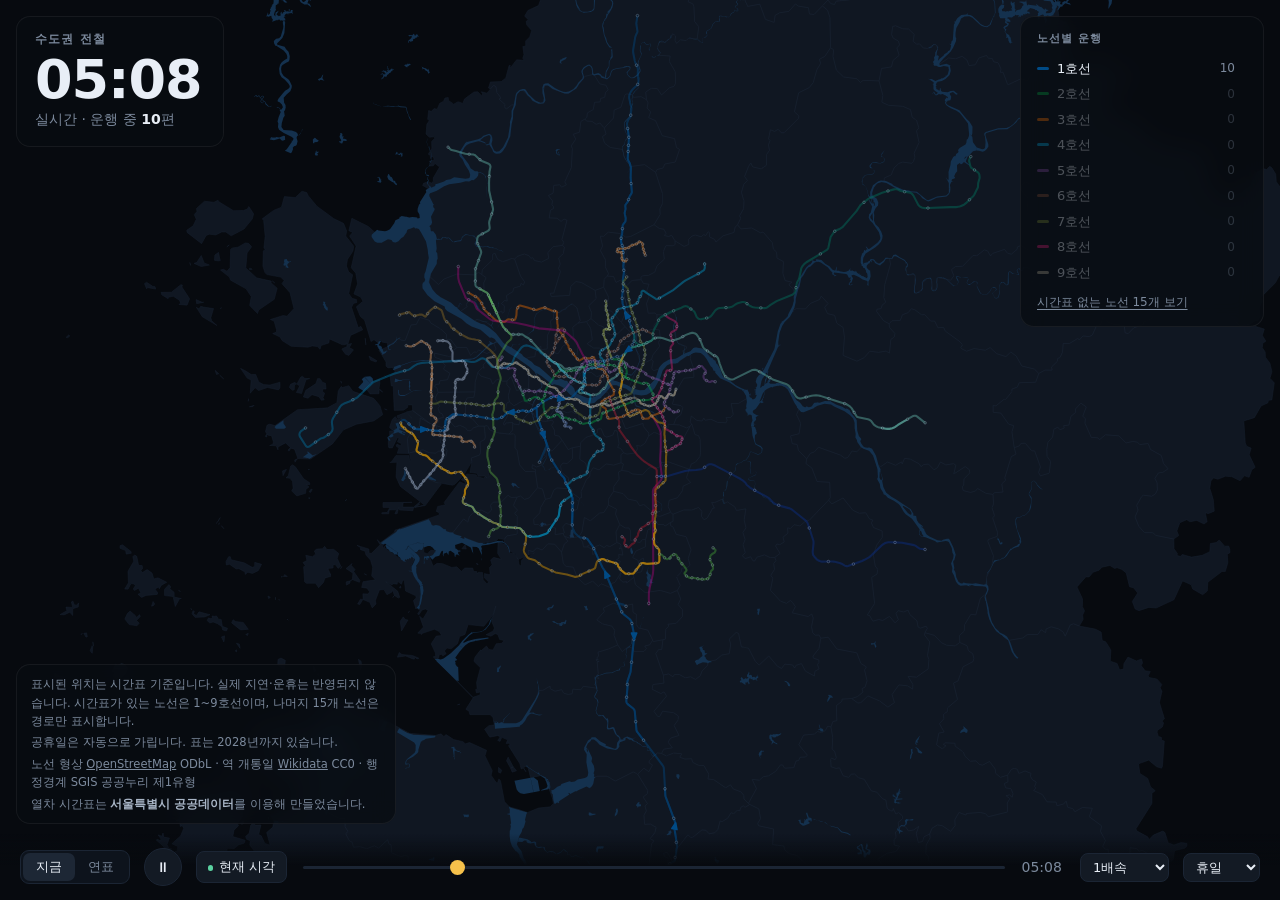
==== index.html @ 72146768 "수도권 전철 노선도 https://wantaekchoi.github.io/seoul-subway/  지금 이 시각에 열차가 어디에 있는지를 시간표대로 그린다. 연표로 바꾸면 189" ====
<!doctype html>
<html lang="ko">
<head>
<meta charset="utf-8">
<meta name="viewport" content="width=device-width, initial-scale=1, viewport-fit=cover">
<title>수도권 전철 — 지금 달리는 열차</title>
<meta name="description" content="시간표대로 수도권 전철 노선도 위를 열차가 달린다. 연도를 움직이면 노선망이 자라난다.">
<link rel="stylesheet" href="style.css">
</head>
<body class="live">

<svg id="map" role="img" aria-label="수도권 전철 노선망 지도"></svg>
<div id="tip" hidden></div>

<header id="head">
  <h1>수도권 전철</h1>
  <div id="big">—</div>
  <p id="sub"></p>
  <p id="note" hidden></p>
</header>

<aside id="side">
  <h2 class="only-live">노선별 운행</h2>
  <h2 class="only-year">최근 개통</h2>
  <ul id="lines" class="only-live"></ul>
  <button id="untimed" class="only-live" type="button" hidden></button>
  <ol id="recent" class="only-year"></ol>
</aside>

<footer id="foot">
  <p class="only-live">표시된 위치는 시간표 기준입니다. 실제 지연·운휴는 반영되지 않습니다.
     시간표가 있는 노선은 1~9호선이며, 나머지 15개 노선은 경로만 표시합니다.</p>
  <p class="only-live" id="holiday"></p>
  <p class="only-year" id="undated"></p>
  <p>노선 형상 <a href="https://www.openstreetmap.org/copyright">OpenStreetMap</a> ODbL ·
     역 개통일 <a href="https://www.wikidata.org">Wikidata</a> CC0 ·
     행정경계 SGIS 공공누리 제1유형</p>
  <p>열차 시간표는 <b>서울특별시 공공데이터</b>를 이용해 만들었습니다.</p>
</footer>

<div id="dock">
  <div id="modes">
    <button data-mode="live" aria-pressed="true">지금</button>
    <button data-mode="year" aria-pressed="false">연표</button>
  </div>
  <button id="play" aria-label="재생">▶</button>
  <button id="tonow" class="only-live" title="현재 시각으로 돌아갑니다">현재 시각</button>
  <input id="slider" type="range" min="0" max="86340" step="60" value="0" aria-label="시각">
  <output id="tag"></output>
  <label id="ratewrap" class="only-live">
    <select id="rate" aria-label="배속">
      <option value="1">1배속</option>
      <option value="10">10배속</option>
      <option value="60">60배속</option>
      <option value="120">120배속</option>
    </select>
  </label>
  <label id="daywrap" class="only-live">
    <select id="day" aria-label="요일 구분">
      <option value="1">평일</option>
      <option value="2">토요일</option>
      <option value="3">휴일</option>
    </select>
  </label>
</div>

<p id="loading">불러오는 중…</p>
<script type="module" src="app.js"></script>
</body>
</html>
---- style.css ----
:root {
  --bg: #070a0f;      /* 바다·북녘. 자료가 없는 곳은 다 이 색이다 */
  --land: #101722;
  --edge: #1b2534;
  --water: #14314e;
  --card: rgba(8, 12, 18, .76);
  --ink: #e8eef6;
  --dim: #7c8a9d;
  --accent: #f5c14b;
  --sw: 2.4;    /* 노선 굵기, 확대할 때 JS 가 되돌린다 */
  --dot: 1.5;   /* 역 반지름 */
}

* { box-sizing: border-box; }

html, body {
  height: 100%;
  margin: 0;
  background: var(--bg);
  color: var(--ink);
  font: 14px/1.5 -apple-system, BlinkMacSystemFont, "Apple SD Gothic Neo", "Pretendard",
        "Malgun Gothic", system-ui, sans-serif;
  overflow: hidden;
  -webkit-text-size-adjust: 100%;
}

/* ---------------------------------------------------------------- 지도 */

#map {
  position: fixed;
  inset: 0;
  width: 100%;
  height: 100%;
  display: block;
  touch-action: none;
  cursor: grab;
}
#map.dragging { cursor: grabbing; }

#land { fill: var(--land); stroke: var(--edge); stroke-width: .45; }
#water { fill: var(--water); stroke: none; }

#segments path {
  fill: none;
  stroke-width: var(--sw);
  stroke-linecap: round;
  stroke-linejoin: round;
  opacity: 0;
  /* 길이 0 인 대시도 둥근 선끝은 점으로 찍힌다. 꺼진 구간은 opacity 로도 같이 가려야 한다. */
  transition: stroke-dashoffset .55s ease-out, opacity .18s linear;
}
#segments path.on { opacity: 1; }
/* 주인공은 열차다. 노선은 열차가 달리는 바닥으로 물러난다. */
body.live #segments path.on { opacity: .42; }
body.live #stations circle.on { opacity: .45; }

#stations circle {
  r: var(--dot);
  fill: var(--bg);
  stroke: #8fa0b6;
  stroke-width: calc(var(--sw) * .42);
  opacity: 0;
  pointer-events: none;
  transition: opacity .35s ease-out;
}
#stations circle.on { opacity: .85; pointer-events: auto; }
/* 방금 열린 역은 잠깐 노랗게 튄다 — 시선이 어디서 자랐는지 따라가도록 */
#stations circle.fresh {
  r: calc(var(--dot) * 2.2);
  stroke: var(--accent);
  stroke-width: calc(var(--sw) * .8);
  fill: rgba(245, 193, 75, .18);
  opacity: 1;
}

/* 둥근 삼각형. 코가 진행 방향을 가리킨다. */
#trains path {
  stroke-width: 1.5;
  stroke-linejoin: round;
}

/* ---------------------------------------------------------------- 판 */

#head, #side, #foot {
  position: fixed;
  z-index: 2;
  background: var(--card);
  backdrop-filter: blur(12px);
  -webkit-backdrop-filter: blur(12px);
  border: 1px solid rgba(255, 255, 255, .06);
  border-radius: 14px;
}

#head {
  top: 16px; left: 16px;
  padding: 14px 18px 16px;
  min-width: 208px;
}

h1 {
  margin: 0;
  font-size: 11.5px;
  font-weight: 600;
  letter-spacing: .1em;
  color: var(--dim);
}

#big {
  font-size: 54px;
  font-weight: 700;
  line-height: 1.02;
  letter-spacing: -.02em;
  font-variant-numeric: tabular-nums;
  margin: 4px 0 2px;
}

#sub { margin: 0; color: var(--dim); font-variant-numeric: tabular-nums; }
#sub b { color: var(--ink); font-weight: 600; }

#note {
  margin: 8px 0 0;
  padding-top: 8px;
  border-top: 1px solid rgba(255, 255, 255, .08);
  color: var(--accent);
  font-size: 13px;
  font-variant-numeric: tabular-nums;
}
#note[hidden] { display: none; }

#side {
  top: 16px; right: 16px;
  width: 244px;
  max-height: calc(100% - 150px);
  overflow-y: auto;
  overscroll-behavior: contain;
  padding: 14px 16px;
}

h2 {
  margin: 0 0 8px;
  font-size: 11px;
  font-weight: 600;
  letter-spacing: .1em;
  color: var(--dim);
}

#lines, #recent {
  margin: 0;
  padding: 0;
  list-style: none;
  font-variant-numeric: tabular-nums;
}
#lines li, #recent li {
  font-size: 13px;
  opacity: .3;
  transition: opacity .3s;
}
#lines li.on, #recent li { opacity: 1; }
#recent li { display: flex; align-items: center; gap: 8px; padding: 2px 0; }

/* 노선 줄은 누를 수 있다 — 누르면 그 노선만 남는다. */
#lines .row {
  display: flex;
  align-items: center;
  gap: 8px;
  width: 100%;
  padding: 3px 6px;
  margin: 0 -6px;
  border: 0;
  border-radius: 7px;
  background: none;
  color: inherit;
  font: inherit;
  font-size: 13px;
  text-align: left;
  cursor: pointer;
}
#lines .row:hover { background: rgba(255, 255, 255, .05); }
#lines li.pick .row { background: #1d2735; }

/* 시간표가 없어 세는 수가 없는 노선은 접어 둔다. */
#lines li.untimed { display: none; }
body.show-untimed #lines li.untimed { display: block; }

#untimed {
  margin-top: 8px;
  padding: 0;
  border: 0;
  background: none;
  color: var(--dim);
  font: inherit;
  font-size: 12px;
  text-decoration: underline;
  text-underline-offset: 3px;
  cursor: pointer;
}
#untimed:hover { color: var(--ink); }

/* 한 노선을 고르면 나머지는 흐려진다. 지워지는 게 아니라 뒤로 물러난다. */
#segments path.off, #stations circle.off, #trains path.off { opacity: .07; }
#lines .chip { width: 12px; height: 3px; border-radius: 2px; flex: none; }
#recent .chip { width: 3px; height: 13px; border-radius: 2px; flex: none; }
#lines .nm, #recent .nm { flex: 1; overflow: hidden; text-overflow: ellipsis; white-space: nowrap; }
#lines .ct, #recent .dt { color: var(--dim); font-size: 12px; flex: none; }
#recent li.new .nm { color: var(--accent); }

#foot {
  left: 16px;
  bottom: calc(76px + env(safe-area-inset-bottom));
  max-width: 380px;
  padding: 10px 14px;
  color: var(--dim);
  font-size: 11.5px;
  line-height: 1.6;
}
#foot p { margin: 0; }
#foot p + p { margin-top: 3px; }
#foot a { color: inherit; }
#foot b { color: #a9b6c7; font-weight: 600; }

body.live .only-year, body.year .only-live { display: none; }

/* ---------------------------------------------------------------- 조작 */

#dock {
  position: fixed;
  z-index: 3;
  left: 0; right: 0; bottom: 0;
  padding: 14px 20px calc(14px + env(safe-area-inset-bottom));
  display: flex;
  align-items: center;
  gap: 14px;
  background: linear-gradient(0deg, var(--bg) 52%, transparent);
}

#modes {
  flex: none;
  display: flex;
  padding: 2px;
  border: 1px solid var(--edge);
  border-radius: 9px;
  background: #0d131c;
}
#modes button {
  border: 0;
  border-radius: 7px;
  background: none;
  color: var(--dim);
  font: inherit;
  font-size: 13px;
  padding: 4px 13px;
  cursor: pointer;
}
#modes button[aria-pressed="true"] { background: #1d2735; color: var(--ink); }

#play {
  flex: none;
  width: 38px; height: 38px;
  border: 1px solid var(--edge);
  border-radius: 50%;
  background: #131a24;
  color: var(--ink);
  font-size: 14px;
  line-height: 1;
  cursor: pointer;
}
#play:hover { border-color: var(--dim); }

#slider {
  flex: 1;
  min-width: 60px;
  appearance: none;
  -webkit-appearance: none;
  height: 3px;
  border-radius: 2px;
  background: var(--edge);
  cursor: pointer;
}
#slider::-webkit-slider-thumb {
  -webkit-appearance: none;
  width: 15px; height: 15px;
  border-radius: 50%;
  background: var(--accent);
  cursor: grab;
}
#slider::-moz-range-thumb {
  width: 15px; height: 15px; border: 0;
  border-radius: 50%;
  background: var(--accent);
}

#tag {
  flex: none;
  min-width: 5ch;
  color: var(--dim);
  font-variant-numeric: tabular-nums;
}

#daywrap, #ratewrap { flex: none; }
#day, #rate {
  border: 1px solid var(--edge);
  border-radius: 8px;
  background: #131a24;
  color: var(--ink);
  font: inherit;
  font-size: 13px;
  padding: 5px 8px;
  cursor: pointer;
}

#tip {
  position: fixed;
  z-index: 4;
  padding: 5px 9px;
  border: 1px solid var(--edge);
  border-radius: 6px;
  background: #131a24;
  font-size: 12.5px;
  pointer-events: none;
  white-space: nowrap;
  transform: translate(-50%, -140%);
}
#tip b { font-weight: 600; }
#tip span { color: var(--dim); margin-left: 6px; font-variant-numeric: tabular-nums; }

#loading {
  position: fixed;
  z-index: 5;
  inset: 0;
  display: grid; place-content: center;
  margin: 0; color: var(--dim);
  background: var(--bg);
}
#loading[hidden] { display: none; }

/* ---------------------------------------------------------------- 좁은 화면 */

@media (max-width: 780px) {
  #head { top: 10px; left: 10px; padding: 10px 14px 12px; min-width: 0; }
  #big { font-size: 38px; }
  #sub { font-size: 13px; }
  #side { display: none; }

  #foot {
    left: 10px; right: 10px;
    bottom: calc(104px + env(safe-area-inset-bottom));
    max-width: none;
    font-size: 11px;
    line-height: 1.5;
  }

  #dock {
    flex-wrap: wrap;
    gap: 10px 12px;
    padding: 12px 12px calc(12px + env(safe-area-inset-bottom));
  }
  #slider { flex: 1 1 100%; order: -1; }
  #tag { min-width: 0; }
  #daywrap { margin-left: auto; }
}

@media (prefers-reduced-motion: reduce) {
  #segments path, #stations circle { transition: none; }
}

/* 현재 시각을 따라가는 중이면 불이 들어온다. 슬라이더를 끌거나 멈추면 꺼진다. */
#tonow {
  flex: none;
  border: 1px solid var(--edge);
  border-radius: 8px;
  background: #131a24;
  color: var(--dim);
  font: inherit;
  font-size: 13px;
  padding: 5px 11px;
  cursor: pointer;
}
#tonow:hover { border-color: var(--dim); }
#tonow::before {
  content: ''; width: .42em; height: .42em; margin-right: .45em;
  border-radius: 50%; background: currentColor; opacity: .35;
  display: inline-block; vertical-align: .05em;
}
body.following #tonow { color: var(--ink); }
body.following #tonow::before { background: #5ad1a0; opacity: 1; }
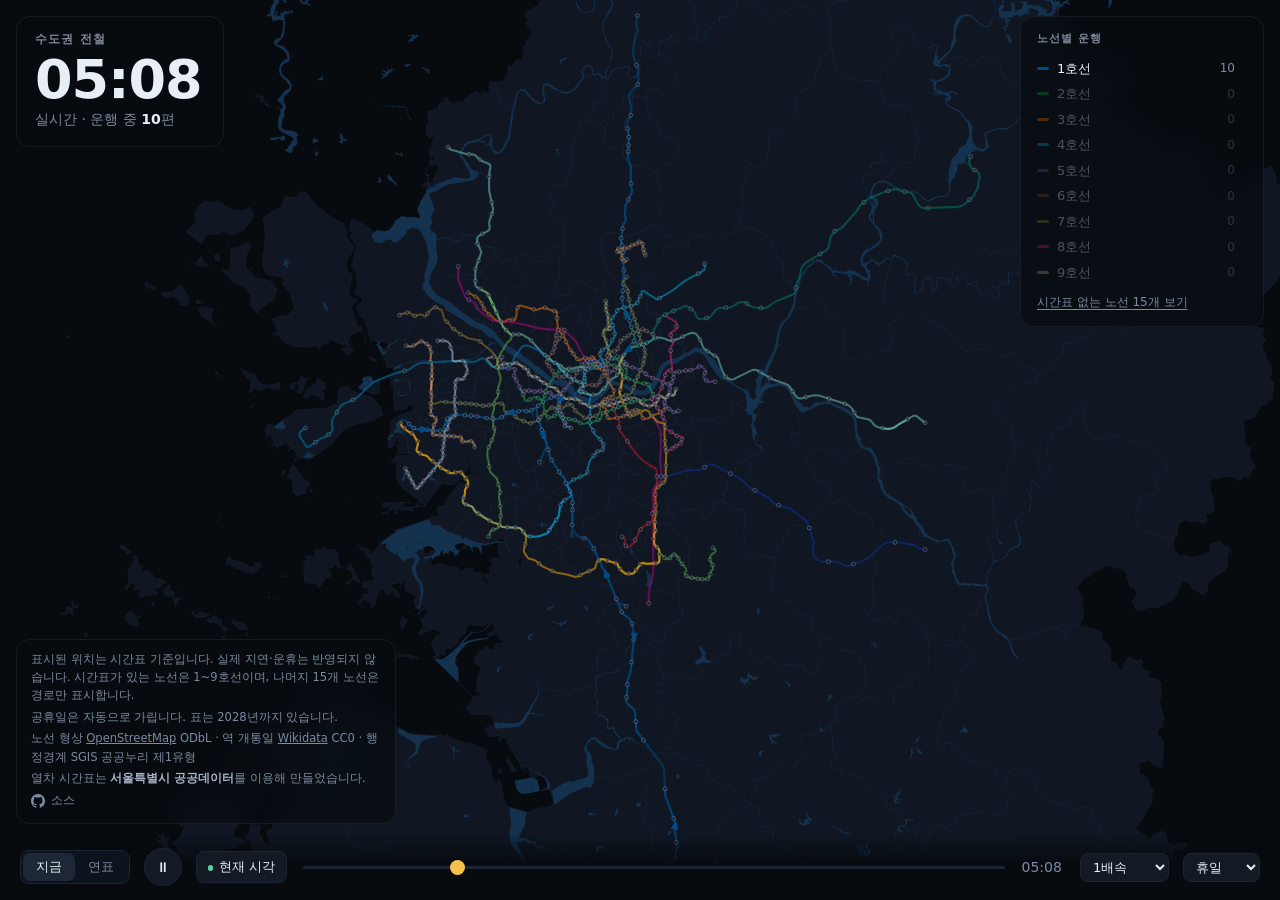
==== commit 549a44f7: "각주 끝에 저장소로 가는 길을 둔다 pokerepo 와 같은 모양 — GitHub 마크 + 한 단어. 화면을 보고 코드가 궁금해진 사람이 주소를 따로 찾지 않게." ====
--- a/index.html
+++ b/index.html
@@ -36,6 +36,10 @@
      역 개통일 <a href="https://www.wikidata.org">Wikidata</a> CC0 ·
      행정경계 SGIS 공공누리 제1유형</p>
   <p>열차 시간표는 <b>서울특별시 공공데이터</b>를 이용해 만들었습니다.</p>
+  <a class="src" href="https://github.com/wantaekchoi/seoul-subway" aria-label="GitHub 저장소">
+    <svg viewBox="0 0 16 16" aria-hidden="true"><path d="M8 0C3.58 0 0 3.58 0 8c0 3.54 2.29 6.53 5.47 7.59.4.07.55-.17.55-.38 0-.19-.01-.82-.01-1.49-2.01.37-2.53-.49-2.69-.94-.09-.23-.48-.94-.82-1.13-.28-.15-.68-.52-.01-.53.63-.01 1.08.58 1.23.82.72 1.21 1.87.87 2.33.66.07-.52.28-.87.51-1.07-1.78-.2-3.64-.89-3.64-3.95 0-.87.31-1.59.82-2.15-.08-.2-.36-1.02.08-2.12 0 0 .67-.21 2.2.82.64-.18 1.32-.27 2-.27s1.36.09 2 .27c1.53-1.04 2.2-.82 2.2-.82.44 1.1.16 1.92.08 2.12.51.56.82 1.27.82 2.15 0 3.07-1.87 3.75-3.65 3.95.29.25.54.73.54 1.48 0 1.07-.01 1.93-.01 2.2 0 .21.15.46.55.38A8.012 8.012 0 0 0 16 8c0-4.42-3.58-8-8-8z"/></svg>
+    소스
+  </a>
 </footer>
 
 <div id="dock">
--- a/style.css
+++ b/style.css
@@ -51,8 +51,8 @@
 }
 #segments path.on { opacity: 1; }
 /* 주인공은 열차다. 노선은 열차가 달리는 바닥으로 물러난다. */
-body.live #segments path.on { opacity: .42; }
-body.live #stations circle.on { opacity: .45; }
+body.live #segments path.on { opacity: .55; }
+body.live #stations circle.on { opacity: .5; }
 
 #stations circle {
   r: var(--dot);
@@ -383,3 +383,15 @@
 }
 body.following #tonow { color: var(--ink); }
 body.following #tonow::before { background: #5ad1a0; opacity: 1; }
+
+/* 저장소로 가는 길. 각주 끝에 작게 둔다. */
+.src {
+  display: inline-flex;
+  align-items: center;
+  gap: 6px;
+  margin-top: 4px;
+  color: var(--dim);
+  text-decoration: none;
+}
+.src:hover { color: var(--ink); }
+.src svg { width: 14px; height: 14px; fill: currentColor; }
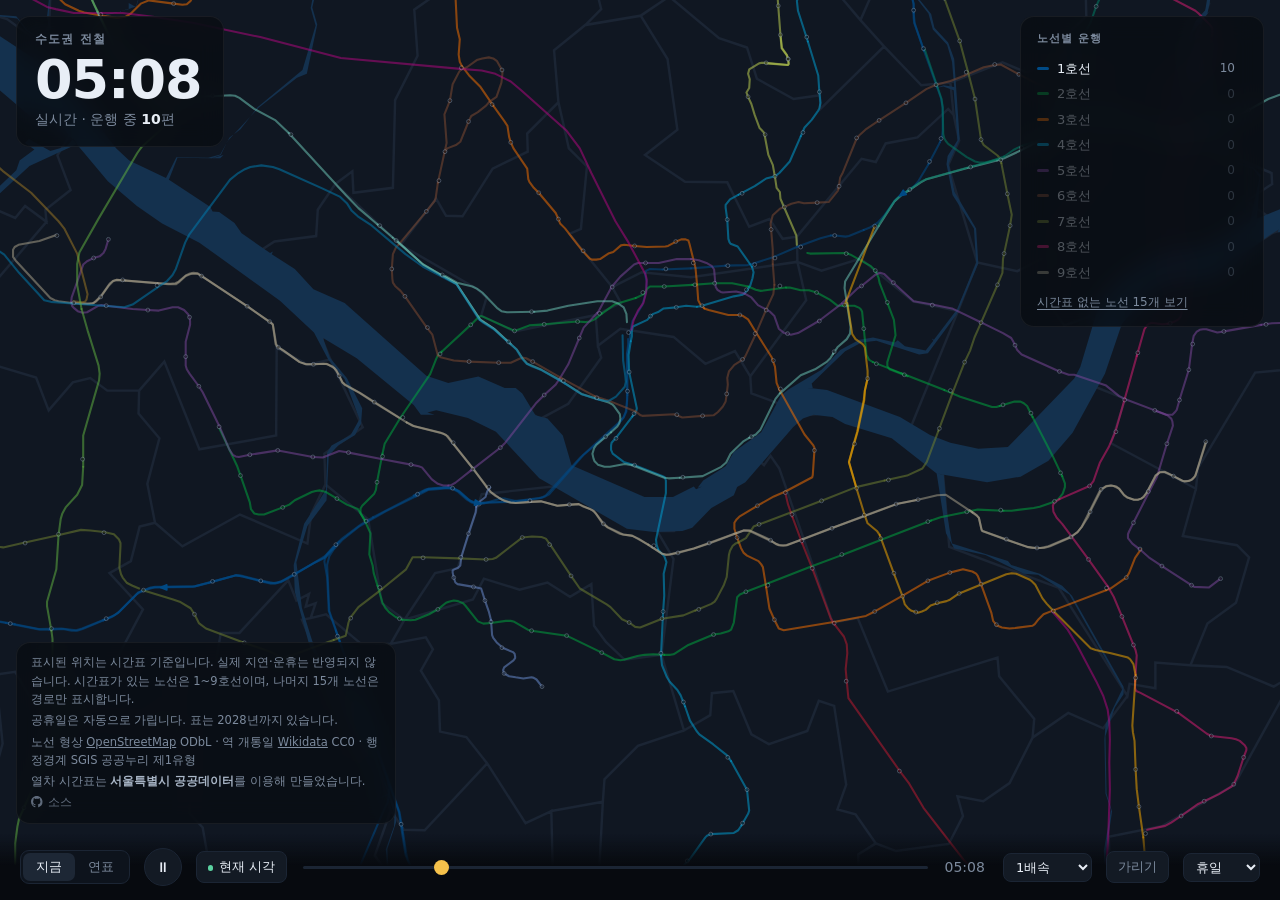
==== commit 69b4656e: "새 탭 확장과 화면 가리기를 넣는다 **가리기** — 곁 화면과 각주를 걷고 지도만 본다. 독크의 버튼이나 `H`. 독크는 남긴다. 각주가 표기 의무라 가린 채로 되돌릴 길이 없으" ====
--- a/index.html
+++ b/index.html
@@ -59,6 +59,7 @@
       <option value="120">120배속</option>
     </select>
   </label>
+  <button id="bare" title="곁 화면과 각주를 걷습니다 (H)"></button>
   <label id="daywrap" class="only-live">
     <select id="day" aria-label="요일 구분">
       <option value="1">평일</option>
--- a/style.css
+++ b/style.css
@@ -388,10 +388,28 @@
 .src {
   display: inline-flex;
   align-items: center;
-  gap: 6px;
-  margin-top: 4px;
-  color: var(--dim);
+  gap: 5px;
+  margin-top: 2px;
+  color: var(--dim);
+  opacity: .75;
   text-decoration: none;
 }
 .src:hover { color: var(--ink); }
-.src svg { width: 14px; height: 14px; fill: currentColor; }
+.src svg { width: 1em; height: 1em; fill: currentColor; }   /* 글자 크기에 맞춘다 */
+
+/* 지도만 보고 싶을 때. 되돌릴 길(독크의 버튼)은 늘 남겨 둔다 — 각주가 표기 의무라
+   가린 채로 길이 없으면 안 된다. */
+#bare {
+  flex: none;
+  border: 1px solid var(--edge);
+  border-radius: 8px;
+  background: #131a24;
+  color: var(--dim);
+  font: inherit;
+  font-size: 13px;
+  padding: 5px 11px;
+  cursor: pointer;
+}
+#bare:hover { border-color: var(--dim); color: var(--ink); }
+body.bare #side, body.bare #foot { opacity: 0; pointer-events: none; }
+#side, #foot { transition: opacity .25s ease-out; }
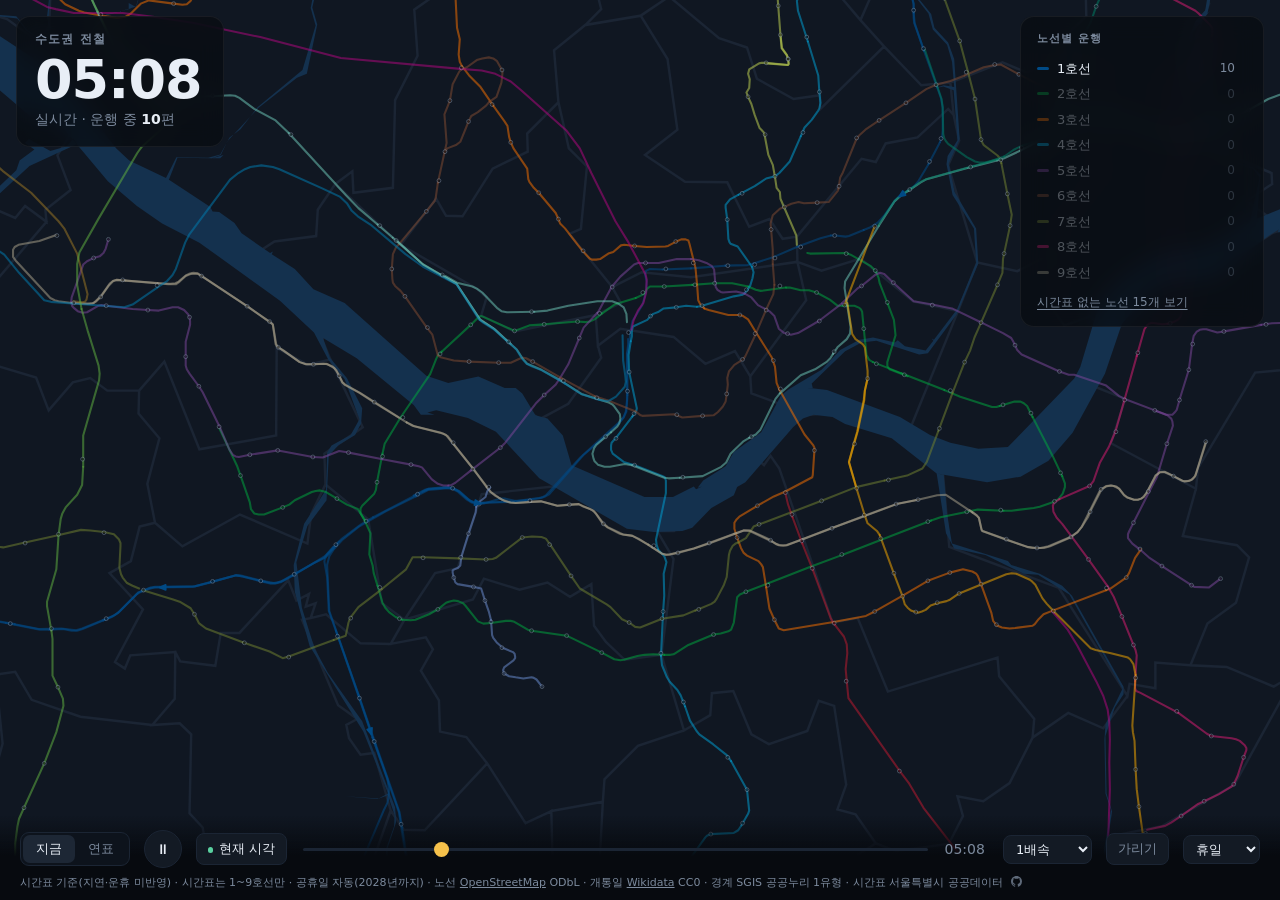
==== commit f471a103: "각주를 재생 바 아래 한 줄로 내리고 확장 묶기를 액션으로 옮긴다 각주가 지도 위에 창 하나를 더 만들고 있었다. 재생 바 아래 한 줄로 깐다 — 독크의 그러데이션이 그 줄까지 덮" ====
--- a/index.html
+++ b/index.html
@@ -28,17 +28,14 @@
 </aside>
 
 <footer id="foot">
-  <p class="only-live">표시된 위치는 시간표 기준입니다. 실제 지연·운휴는 반영되지 않습니다.
-     시간표가 있는 노선은 1~9호선이며, 나머지 15개 노선은 경로만 표시합니다.</p>
-  <p class="only-live" id="holiday"></p>
-  <p class="only-year" id="undated"></p>
-  <p>노선 형상 <a href="https://www.openstreetmap.org/copyright">OpenStreetMap</a> ODbL ·
-     역 개통일 <a href="https://www.wikidata.org">Wikidata</a> CC0 ·
-     행정경계 SGIS 공공누리 제1유형</p>
-  <p>열차 시간표는 <b>서울특별시 공공데이터</b>를 이용해 만들었습니다.</p>
+  <span class="only-live">시간표 기준(지연·운휴 미반영) · 시간표는 1~9호선만 ·</span>
+  <span class="only-live" id="holiday"></span>
+  <span class="only-year" id="undated"></span>
+  노선 <a href="https://www.openstreetmap.org/copyright">OpenStreetMap</a> ODbL ·
+  개통일 <a href="https://www.wikidata.org">Wikidata</a> CC0 ·
+  경계 SGIS 공공누리 1유형 · 시간표 서울특별시 공공데이터
   <a class="src" href="https://github.com/wantaekchoi/seoul-subway" aria-label="GitHub 저장소">
     <svg viewBox="0 0 16 16" aria-hidden="true"><path d="M8 0C3.58 0 0 3.58 0 8c0 3.54 2.29 6.53 5.47 7.59.4.07.55-.17.55-.38 0-.19-.01-.82-.01-1.49-2.01.37-2.53-.49-2.69-.94-.09-.23-.48-.94-.82-1.13-.28-.15-.68-.52-.01-.53.63-.01 1.08.58 1.23.82.72 1.21 1.87.87 2.33.66.07-.52.28-.87.51-1.07-1.78-.2-3.64-.89-3.64-3.95 0-.87.31-1.59.82-2.15-.08-.2-.36-1.02.08-2.12 0 0 .67-.21 2.2.82.64-.18 1.32-.27 2-.27s1.36.09 2 .27c1.53-1.04 2.2-.82 2.2-.82.44 1.1.16 1.92.08 2.12.51.56.82 1.27.82 2.15 0 3.07-1.87 3.75-3.65 3.95.29.25.54.73.54 1.48 0 1.07-.01 1.93-.01 2.2 0 .21.15.46.55.38A8.012 8.012 0 0 0 16 8c0-4.42-3.58-8-8-8z"/></svg>
-    소스
   </a>
 </footer>
 
--- a/style.css
+++ b/style.css
@@ -204,15 +204,29 @@
 #lines .ct, #recent .dt { color: var(--dim); font-size: 12px; flex: none; }
 #recent li.new .nm { color: var(--accent); }
 
+/* 각주는 창을 만들지 않고 재생 바 아래 한 줄로 깐다. 독크의 그러데이션이 이 줄까지
+   덮으므로 지도 위에 상자가 하나 줄어든다. 좁은 화면에서는 잘라 먹지 않고 접는다 —
+   출처 표시가 잘리면 안 되기 때문이다. */
 #foot {
-  left: 16px;
-  bottom: calc(76px + env(safe-area-inset-bottom));
-  max-width: 380px;
-  padding: 10px 14px;
-  color: var(--dim);
-  font-size: 11.5px;
-  line-height: 1.6;
-}
+  position: fixed;
+  z-index: 4;
+  left: 0; right: 0;
+  bottom: calc(9px + env(safe-area-inset-bottom));
+  max-width: none;
+  padding: 0 20px;
+  background: none;
+  border: 0;
+  border-radius: 0;
+  backdrop-filter: none;
+  -webkit-backdrop-filter: none;
+  color: var(--dim);
+  font-size: 11px;
+  line-height: 1.5;
+  white-space: nowrap;
+  overflow: hidden;
+  text-overflow: ellipsis;
+}
+#foot .src { display: inline-flex; margin: 0 0 0 5px; vertical-align: -.15em; }
 #foot p { margin: 0; }
 #foot p + p { margin-top: 3px; }
 #foot a { color: inherit; }
@@ -226,7 +240,7 @@
   position: fixed;
   z-index: 3;
   left: 0; right: 0; bottom: 0;
-  padding: 14px 20px calc(14px + env(safe-area-inset-bottom));
+  padding: 14px 20px calc(32px + env(safe-area-inset-bottom));
   display: flex;
   align-items: center;
   gap: 14px;
@@ -342,17 +356,16 @@
   #side { display: none; }
 
   #foot {
-    left: 10px; right: 10px;
-    bottom: calc(104px + env(safe-area-inset-bottom));
-    max-width: none;
-    font-size: 11px;
-    line-height: 1.5;
+    left: 0; right: 0;
+    bottom: calc(8px + env(safe-area-inset-bottom));
+    padding: 0 12px;
+    white-space: normal;   /* 좁으면 접는다. 출처가 잘리면 안 된다 */
   }
 
   #dock {
     flex-wrap: wrap;
     gap: 10px 12px;
-    padding: 12px 12px calc(12px + env(safe-area-inset-bottom));
+    padding: 12px 12px calc(46px + env(safe-area-inset-bottom));
   }
   #slider { flex: 1 1 100%; order: -1; }
   #tag { min-width: 0; }
